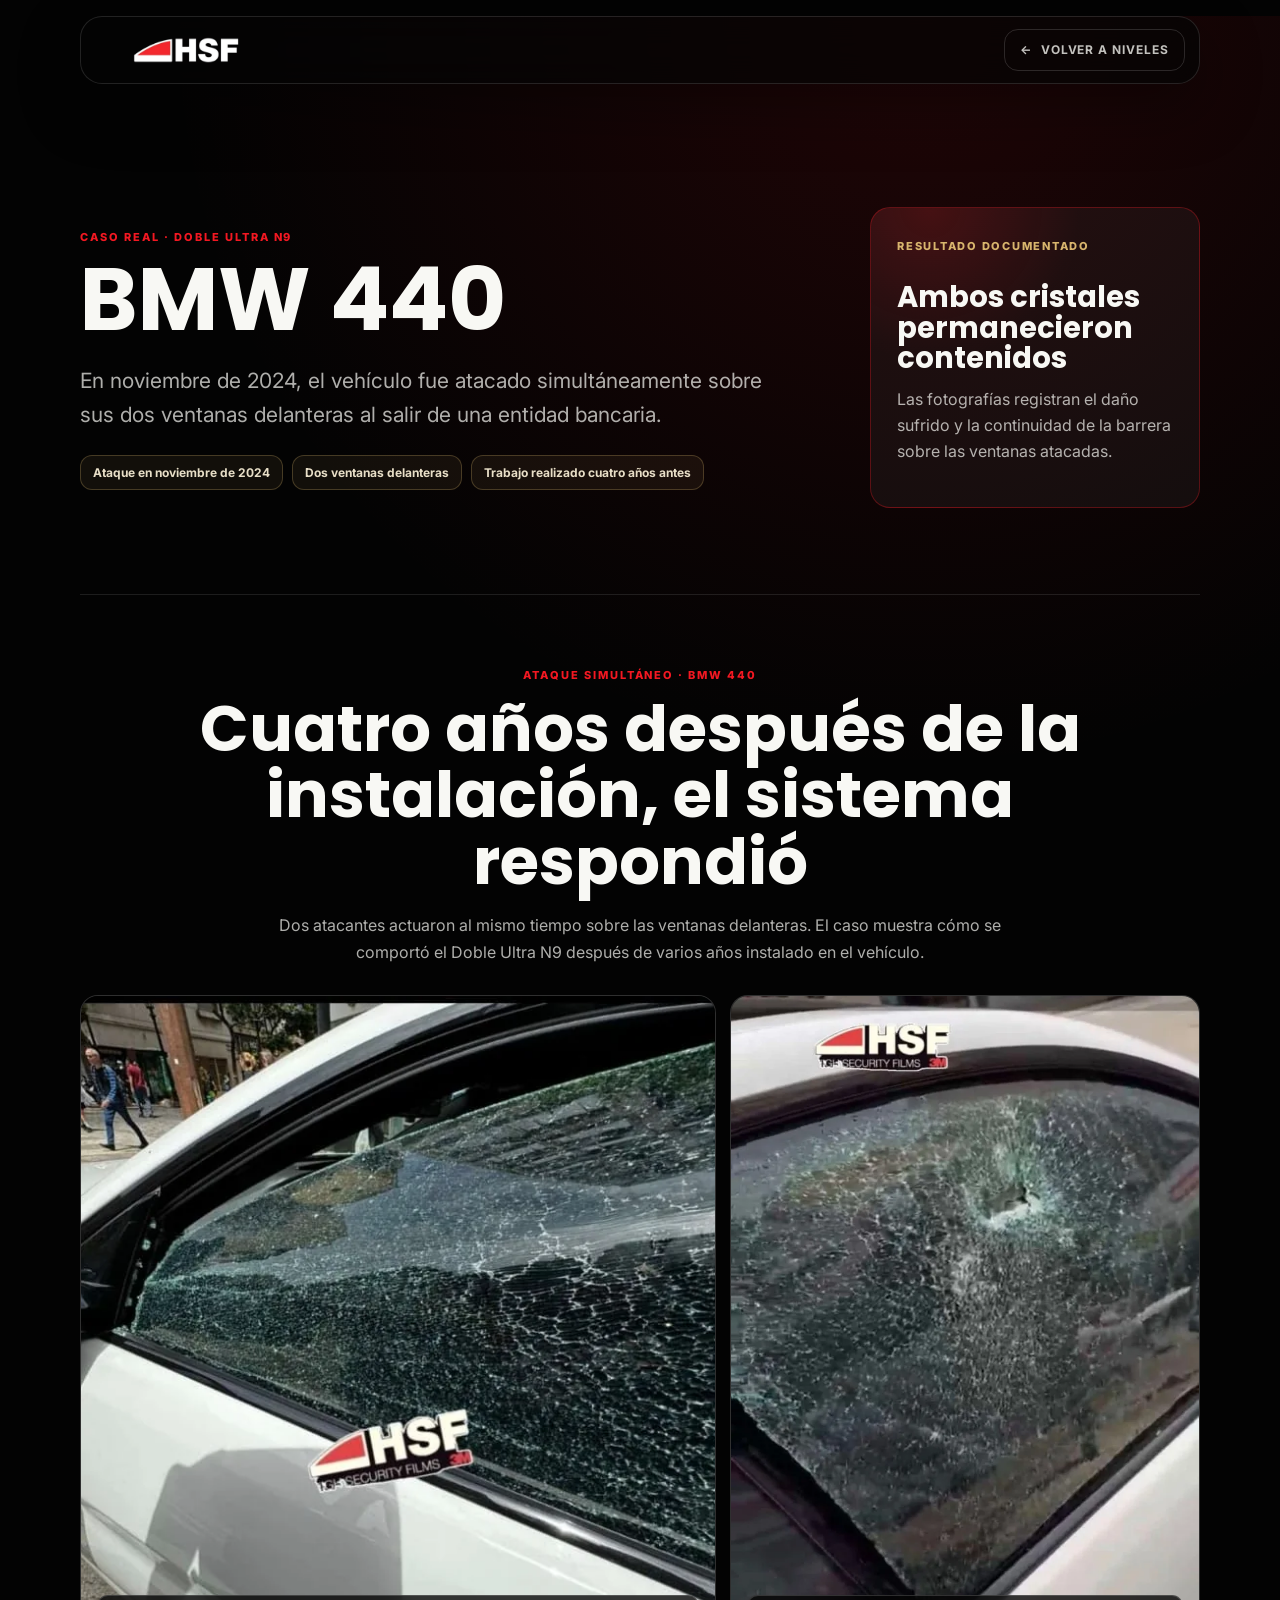
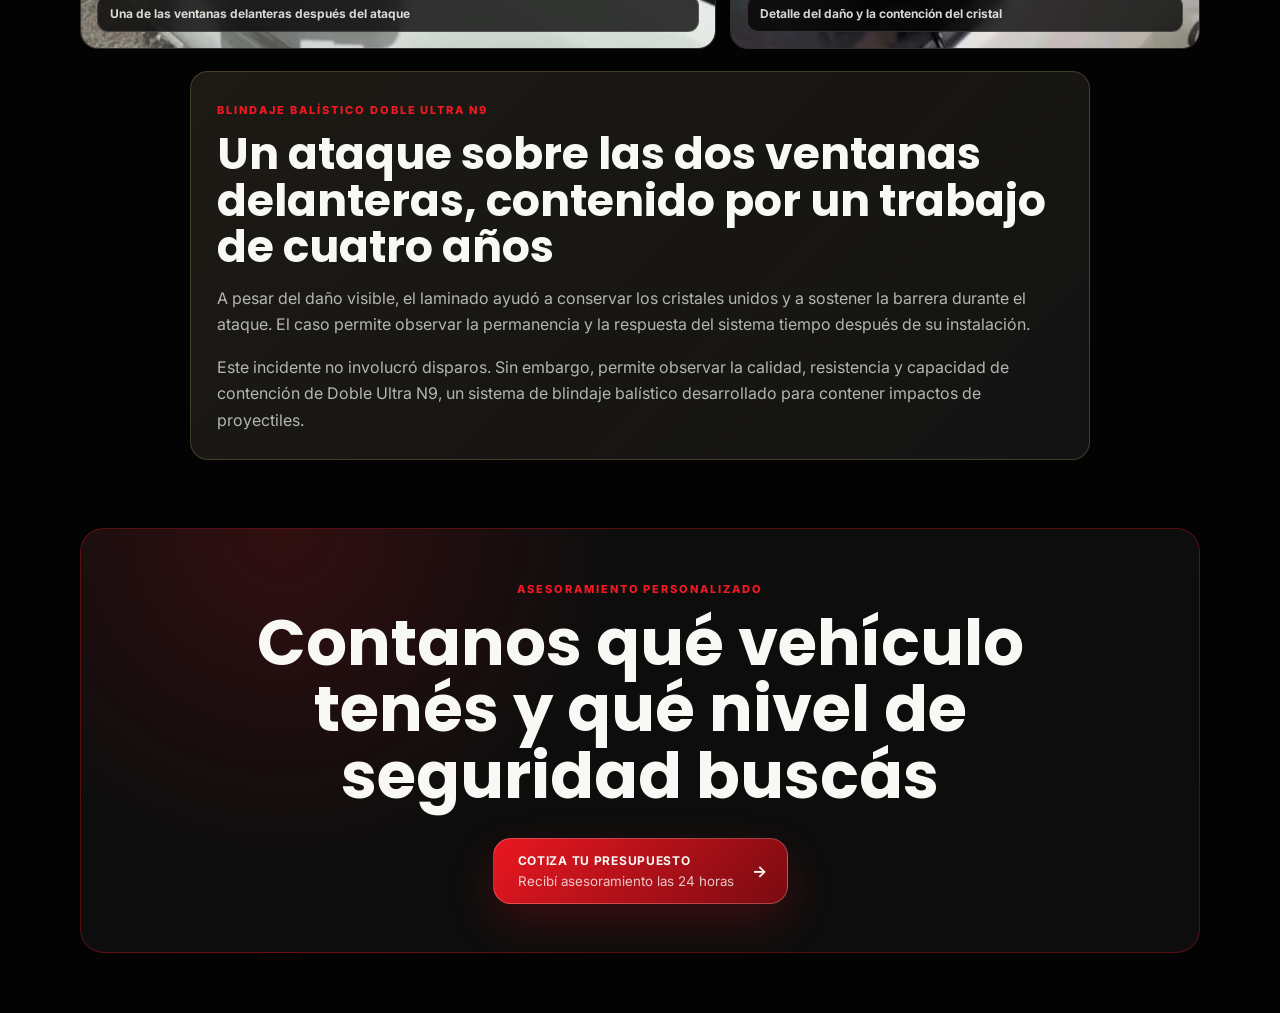
==== nivel-doble-ultra-n9.html @ 6754c6d3 "Actualiza landing y casos de resistencia" ====
<!doctype html>
<html lang="es">
  <head>
    <meta charset="UTF-8" />
    <meta name="viewport" content="width=device-width, initial-scale=1.0" />
    <title>Caso Doble Ultra N9 BMW 440 | High Security Films</title>
    <meta
      name="description"
      content="Caso real de un BMW 440 protegido con Doble Ultra N9 que recibió un ataque simultáneo sobre sus dos ventanas delanteras en noviembre de 2024."
    />
    <link rel="preconnect" href="https://fonts.googleapis.com" />
    <link rel="preconnect" href="https://fonts.gstatic.com" crossorigin />
    <link
      href="https://fonts.googleapis.com/css2?family=Inter:wght@300;400;500;600;700&family=Poppins:wght@600;700;800&display=swap"
      rel="stylesheet"
    />
    <link rel="icon" type="image/png" href="assets/logo-hsf-icon.png" />
    <link rel="stylesheet" href="nivel.css" />
    <!-- Meta Pixel Code -->
    <script>
      !function(f,b,e,v,n,t,s)
      {if(f.fbq)return;n=f.fbq=function(){n.callMethod?
      n.callMethod.apply(n,arguments):n.queue.push(arguments)};
      if(!f._fbq)f._fbq=n;n.push=n;n.loaded=!0;n.version='2.0';
      n.queue=[];t=b.createElement(e);t.async=!0;
      t.src=v;s=b.getElementsByTagName(e)[0];
      s.parentNode.insertBefore(t,s)}(window, document,'script',
      'https://connect.facebook.net/en_US/fbevents.js');
      fbq('init', '1426120272886872');
      fbq('track', 'PageView');
    </script>
    <!-- End Meta Pixel Code -->
  </head>
  <body>
    <noscript>
      <img
        height="1"
        width="1"
        style="display:none"
        src="https://www.facebook.com/tr?id=1426120272886872&ev=PageView&noscript=1"
        alt=""
      />
    </noscript>

    <header class="level-header">
      <a class="level-brand" href="index.html#servicios" aria-label="Volver a High Security Films">
        <img src="assets/logo-hsf.png" alt="High Security Films" />
      </a>
      <a class="back-link" href="index.html#servicios">
        <span aria-hidden="true">←</span>
        Volver a niveles
      </a>
    </header>

    <main>
      <section class="level-hero">
        <div class="level-hero-copy">
          <span class="eyebrow">Caso real · Doble Ultra N9</span>
          <h1>BMW 440</h1>
          <p>
            En noviembre de 2024, el vehículo fue atacado simultáneamente sobre sus dos ventanas
            delanteras al salir de una entidad bancaria.
          </p>
          <div class="level-tags" aria-label="Datos principales del caso">
            <span>Ataque en noviembre de 2024</span>
            <span>Dos ventanas delanteras</span>
            <span>Trabajo realizado cuatro años antes</span>
          </div>
        </div>
        <aside class="level-summary">
          <span>Resultado documentado</span>
          <strong>Ambos cristales permanecieron contenidos</strong>
          <p>Las fotografías registran el daño sufrido y la continuidad de la barrera sobre las ventanas atacadas.</p>
        </aside>
      </section>

      <section class="level-section case-section">
        <div class="section-title">
          <span>Ataque simultáneo · BMW 440</span>
          <h2>Cuatro años después de la instalación, el sistema respondió</h2>
          <p>
            Dos atacantes actuaron al mismo tiempo sobre las ventanas delanteras. El caso muestra
            cómo se comportó el Doble Ultra N9 después de varios años instalado en el vehículo.
          </p>
        </div>

        <div class="double-case-grid">
          <figure class="double-case-media double-case-wide">
            <img
              src="assets/levels/doble-ultra-n9/bmw-440-01.webp"
              alt="Ventana delantera del BMW 440 dañada y contenida por Doble Ultra N9"
            />
            <figcaption>Una de las ventanas delanteras después del ataque</figcaption>
          </figure>
          <figure class="double-case-media double-case-detail">
            <img
              src="assets/levels/doble-ultra-n9/bmw-440-02.webp"
              alt="Detalle del impacto sobre el cristal del BMW 440"
            />
            <figcaption>Detalle del daño y la contención del cristal</figcaption>
          </figure>
        </div>

        <article class="case-story">
          <span>Blindaje balístico Doble Ultra N9</span>
          <h3>Un ataque sobre las dos ventanas delanteras, contenido por un trabajo de cuatro años</h3>
          <p>
            A pesar del daño visible, el laminado ayudó a conservar los cristales unidos y a
            sostener la barrera durante el ataque. El caso permite observar la permanencia y la
            respuesta del sistema tiempo después de su instalación.
          </p>
          <p>
            Este incidente no involucró disparos. Sin embargo, permite observar la calidad,
            resistencia y capacidad de contención de Doble Ultra N9, un sistema de blindaje
            balístico desarrollado para contener impactos de proyectiles.
          </p>
        </article>
      </section>

      <section class="level-cta">
        <span>Asesoramiento personalizado</span>
        <h2>Contanos qué vehículo tenés y qué nivel de seguridad buscás</h2>
        <a
          href="https://wa.me/5491154255845?text=Hola%20Javier,%20quiero%20consultar%20por%20los%20cristales%20antivand%C3%A1licos%20polarizados%20premium,%20para%20mi%20veh%C3%ADculo"
          target="_blank"
          rel="noopener"
        >
          <span>
            <strong>Cotiza tu presupuesto</strong>
            <small>Recibí asesoramiento las 24 horas</small>
          </span>
          <b aria-hidden="true">→</b>
        </a>
      </section>
    </main>
  </body>
</html>
---- nivel.css ----
:root {
  --black: #030303;
  --white: #f8f8f4;
  --muted: rgba(248, 248, 244, 0.7);
  --line: rgba(255, 255, 255, 0.14);
  --panel: rgba(255, 255, 255, 0.045);
  --red: #f31822;
  --red-deep: #990f16;
  --gold: #d8b56d;
  --display: "Poppins", Arial, sans-serif;
  --sans: "Inter", Arial, sans-serif;
}

* {
  box-sizing: border-box;
}

html {
  min-height: 100%;
  background: var(--black);
}

body {
  min-height: 100%;
  margin: 0;
  overflow-x: hidden;
  background:
    radial-gradient(circle at 72% 0%, rgba(243, 24, 34, 0.12), transparent 28%),
    var(--black);
  color: var(--white);
  font-family: var(--sans);
}

a {
  color: inherit;
  text-decoration: none;
}

.level-header {
  position: sticky;
  top: 16px;
  z-index: 10;
  width: min(1120px, calc(100% - 32px));
  min-height: 66px;
  margin: 16px auto 0;
  padding: 10px 14px 10px 18px;
  display: flex;
  align-items: center;
  justify-content: space-between;
  gap: 20px;
  border: 1px solid rgba(255, 255, 255, 0.12);
  border-radius: 22px;
  background: rgba(5, 5, 5, 0.72);
  box-shadow: 0 22px 60px rgba(0, 0, 0, 0.34);
  backdrop-filter: blur(18px);
}

.level-brand img {
  width: clamp(120px, 14vw, 174px);
  display: block;
}

.back-link {
  min-height: 42px;
  padding: 0 15px;
  display: inline-flex;
  align-items: center;
  gap: 9px;
  border: 1px solid rgba(255, 255, 255, 0.14);
  border-radius: 14px;
  color: rgba(248, 248, 244, 0.78);
  font-size: 12px;
  font-weight: 700;
  letter-spacing: 0.08em;
  text-transform: uppercase;
}

main {
  width: min(1120px, calc(100% - 40px));
  margin: 0 auto;
}

.level-hero {
  min-height: 510px;
  padding: 104px 0 66px;
  display: grid;
  grid-template-columns: minmax(0, 1fr) 330px;
  gap: 58px;
  align-items: center;
}

.eyebrow,
.section-title > span,
.level-cta > span,
.case-story > span {
  display: inline-block;
  margin-bottom: 14px;
  color: var(--red);
  font-size: 11px;
  font-weight: 800;
  letter-spacing: 0.18em;
  text-transform: uppercase;
}

h1,
h2,
h3,
p {
  margin-top: 0;
}

h1,
h2,
h3 {
  font-family: var(--display);
  letter-spacing: 0;
}

h1 {
  max-width: 760px;
  margin-bottom: 22px;
  font-size: clamp(48px, 7vw, 88px);
  line-height: 0.96;
}

.level-hero-copy > p {
  max-width: 720px;
  margin-bottom: 24px;
  color: var(--muted);
  font-size: clamp(17px, 1.7vw, 21px);
  line-height: 1.6;
}

.level-tags {
  display: flex;
  flex-wrap: wrap;
  gap: 9px;
}

.level-tags span {
  padding: 9px 12px;
  border: 1px solid rgba(216, 181, 109, 0.26);
  border-radius: 12px;
  background: rgba(216, 181, 109, 0.07);
  color: rgba(255, 245, 220, 0.9);
  font-size: 12px;
  font-weight: 700;
}

.level-summary {
  padding: 26px;
  border: 1px solid rgba(243, 24, 34, 0.3);
  border-radius: 20px;
  background:
    radial-gradient(circle at 18% 0%, rgba(243, 24, 34, 0.17), transparent 38%),
    rgba(255, 255, 255, 0.045);
}

.level-summary span {
  color: var(--gold);
  font-size: 11px;
  font-weight: 800;
  letter-spacing: 0.16em;
  text-transform: uppercase;
}

.level-summary strong {
  margin: 28px 0 12px;
  display: block;
  font-family: var(--display);
  font-size: 29px;
  line-height: 1.05;
}

.level-summary p,
.section-title p,
.case-story p {
  color: var(--muted);
  line-height: 1.65;
}

.level-section {
  padding: 68px 0;
  border-top: 1px solid rgba(255, 255, 255, 0.1);
}

.section-title {
  max-width: 900px;
  margin: 0 auto 30px;
  text-align: center;
}

.section-title h2,
.level-cta h2 {
  margin-bottom: 0;
  font-size: clamp(38px, 5vw, 64px);
  line-height: 1.04;
}

.section-title p {
  max-width: 760px;
  margin: 17px auto 0;
}

.spec-grid {
  display: grid;
  grid-template-columns: repeat(3, minmax(0, 1fr));
  gap: 14px;
}

.spec-card {
  min-height: 180px;
  padding: 22px;
  border: 1px solid var(--line);
  border-radius: 18px;
  background: var(--panel);
}

.spec-card span {
  color: var(--gold);
  font-size: 11px;
  font-weight: 800;
  letter-spacing: 0.15em;
  text-transform: uppercase;
}

.spec-card h3 {
  margin: 42px 0 10px;
  font-size: 26px;
  line-height: 1.05;
}

.spec-card p {
  margin-bottom: 0;
  color: var(--muted);
  line-height: 1.5;
}

.case-layout {
  display: grid;
  grid-template-columns: 1.25fr 0.75fr;
  gap: 14px;
}

.case-main,
.case-support a {
  position: relative;
  overflow: hidden;
  display: block;
  border: 1px solid var(--line);
  border-radius: 18px;
  background: #101010;
}

.case-main img,
.case-support img {
  width: 100%;
  height: 100%;
  display: block;
  object-fit: cover;
}

.case-main {
  min-height: 560px;
}

.case-main img {
  object-position: center 44%;
}

.case-main span {
  position: absolute;
  left: 18px;
  bottom: 18px;
  padding: 9px 12px;
  border: 1px solid rgba(255, 255, 255, 0.18);
  border-radius: 11px;
  background: rgba(3, 3, 3, 0.72);
  font-size: 12px;
  font-weight: 700;
  backdrop-filter: blur(10px);
}

.case-support {
  display: grid;
  gap: 14px;
}

.case-support a {
  min-height: 273px;
}

.case-support img {
  object-position: top center;
}

.case-story {
  max-width: 900px;
  margin: 22px auto 0;
  padding: 26px;
  border: 1px solid rgba(216, 181, 109, 0.24);
  border-radius: 18px;
  background:
    linear-gradient(135deg, rgba(216, 181, 109, 0.08), rgba(255, 255, 255, 0.025)),
    var(--panel);
}

.case-story h3 {
  margin-bottom: 15px;
  font-size: clamp(28px, 3.5vw, 44px);
  line-height: 1.05;
}

.case-story p:last-child {
  margin-bottom: 0;
}

.n9-media-grid {
  display: grid;
  grid-template-columns: minmax(0, 0.78fr) minmax(0, 1.22fr);
  gap: 14px;
  align-items: stretch;
}

.n9-media {
  position: relative;
  min-width: 0;
  min-height: 560px;
  margin: 0;
  overflow: hidden;
  border: 1px solid var(--line);
  border-radius: 18px;
  background: #0d0d0d;
}

.n9-media img,
.n9-media video {
  width: 100%;
  height: 100%;
  display: block;
  object-fit: cover;
}

.n9-photo img {
  object-position: center;
}

.n9-video video {
  object-position: center;
}

.n9-media figcaption {
  position: absolute;
  right: 16px;
  bottom: 16px;
  left: 16px;
  padding: 10px 12px;
  border: 1px solid rgba(255, 255, 255, 0.16);
  border-radius: 11px;
  background: rgba(3, 3, 3, 0.78);
  color: rgba(248, 248, 244, 0.86);
  font-size: 12px;
  font-weight: 700;
  backdrop-filter: blur(10px);
}

.video-case-grid {
  display: grid;
  grid-template-columns: repeat(2, minmax(0, 1fr));
  gap: 14px;
}

.video-case {
  position: relative;
  aspect-ratio: 16 / 10;
  min-width: 0;
  margin: 0;
  overflow: hidden;
  border: 1px solid var(--line);
  border-radius: 18px;
  background: #0d0d0d;
}

.video-case video,
.video-case iframe {
  width: 100%;
  height: 100%;
  display: block;
  border: 0;
  object-fit: contain;
  background: #000;
}

.video-case figcaption {
  position: absolute;
  right: 16px;
  bottom: 16px;
  left: 16px;
  padding: 10px 12px;
  border: 1px solid rgba(255, 255, 255, 0.16);
  border-radius: 11px;
  background: rgba(3, 3, 3, 0.78);
  color: rgba(248, 248, 244, 0.86);
  font-size: 12px;
  font-weight: 700;
  pointer-events: none;
  backdrop-filter: blur(10px);
}

.double-case-grid {
  display: grid;
  grid-template-columns: minmax(0, 1.15fr) minmax(300px, 0.85fr);
  gap: 14px;
}

.double-case-media {
  position: relative;
  min-width: 0;
  min-height: 540px;
  margin: 0;
  overflow: hidden;
  border: 1px solid var(--line);
  border-radius: 18px;
  background: #0d0d0d;
}

.double-case-media img {
  width: 100%;
  height: 100%;
  display: block;
  object-fit: cover;
}

.double-case-wide img {
  object-position: center;
}

.double-case-detail img {
  object-position: center 42%;
}

.double-case-media figcaption {
  position: absolute;
  right: 16px;
  bottom: 16px;
  left: 16px;
  padding: 10px 12px;
  border: 1px solid rgba(255, 255, 255, 0.16);
  border-radius: 11px;
  background: rgba(3, 3, 3, 0.78);
  color: rgba(248, 248, 244, 0.86);
  font-size: 12px;
  font-weight: 700;
  backdrop-filter: blur(10px);
}

.optional-video-grid {
  display: grid;
  grid-template-columns: repeat(2, minmax(0, 1fr));
  gap: 14px;
}

.optional-demo {
  min-width: 0;
  overflow: hidden;
  border: 1px solid var(--line);
  border-radius: 18px;
  background:
    linear-gradient(145deg, rgba(255, 255, 255, 0.055), rgba(255, 255, 255, 0.02)),
    #090909;
}

.optional-video {
  aspect-ratio: 16 / 10;
  overflow: hidden;
  border-bottom: 1px solid var(--line);
  background: #000;
}

.optional-video video {
  width: 100%;
  height: 100%;
  display: block;
  object-fit: contain;
  background: #000;
}

.optional-copy {
  padding: 24px;
}

.optional-copy > span {
  color: var(--red);
  font-size: 11px;
  font-weight: 800;
  letter-spacing: 0.16em;
  text-transform: uppercase;
}

.optional-copy h3 {
  margin: 14px 0 12px;
  font-size: clamp(25px, 3vw, 35px);
  line-height: 1.08;
}

.optional-copy p {
  margin-bottom: 0;
  color: var(--muted);
  line-height: 1.6;
}

.level-cta {
  margin-bottom: 60px;
  padding: 48px;
  border: 1px solid rgba(243, 24, 34, 0.32);
  border-radius: 24px;
  background:
    radial-gradient(circle at 18% 0%, rgba(243, 24, 34, 0.16), transparent 34%),
    rgba(255, 255, 255, 0.045);
  text-align: center;
}

.level-cta h2 {
  max-width: 860px;
  margin: 0 auto 28px;
}

.level-cta a {
  min-height: 66px;
  padding: 10px 20px 10px 24px;
  display: inline-flex;
  align-items: center;
  justify-content: center;
  gap: 18px;
  border: 1px solid rgba(255, 255, 255, 0.22);
  border-radius: 18px;
  background: linear-gradient(135deg, rgba(243, 24, 34, 0.96), rgba(130, 12, 18, 0.94));
  box-shadow: 0 18px 45px rgba(243, 24, 34, 0.2);
  text-align: left;
}

.level-cta a span {
  display: grid;
  gap: 5px;
}

.level-cta a strong {
  font-size: 12px;
  letter-spacing: 0.06em;
  text-transform: uppercase;
}

.level-cta a small {
  color: rgba(255, 255, 255, 0.76);
}

.level-cta a b {
  font-size: 16px;
}

@media (max-width: 820px) {
  .level-hero {
    min-height: auto;
    grid-template-columns: 1fr;
    gap: 28px;
  }

  .level-summary {
    max-width: 560px;
  }

  .spec-grid,
  .case-layout,
  .n9-media-grid,
  .video-case-grid,
  .double-case-grid,
  .optional-video-grid {
    grid-template-columns: 1fr;
  }

  .case-main {
    min-height: 440px;
  }

  .n9-media {
    min-height: 520px;
  }

  .double-case-media {
    min-height: 480px;
  }

  .case-support {
    grid-template-columns: repeat(2, minmax(0, 1fr));
  }
}

@media (max-width: 600px) {
  .level-header {
    top: 10px;
    width: calc(100% - 20px);
    min-height: 58px;
    margin-top: 10px;
    padding: 8px 10px 8px 14px;
    border-radius: 18px;
  }

  .level-brand img {
    width: 112px;
  }

  .back-link {
    min-height: 40px;
    padding: 0 11px;
    font-size: 10px;
  }

  main {
    width: calc(100% - 28px);
  }

  .level-hero {
    padding: 72px 0 48px;
  }

  h1 {
    font-size: clamp(44px, 14vw, 66px);
  }

  .level-section {
    padding: 50px 0;
  }

  .section-title h2,
  .level-cta h2 {
    font-size: clamp(34px, 10vw, 48px);
  }

  .spec-card {
    min-height: auto;
  }

  .spec-card h3 {
    margin-top: 28px;
  }

  .case-main {
    min-height: 320px;
  }

  .n9-media {
    min-height: 420px;
  }

  .video-case {
    aspect-ratio: 9 / 12;
  }

  .double-case-media {
    min-height: 390px;
  }

  .double-case-detail {
    min-height: 500px;
  }

  .optional-video {
    aspect-ratio: 9 / 12;
  }

  .optional-copy {
    padding: 20px;
  }

  .case-support {
    grid-template-columns: 1fr;
  }

  .case-support a {
    min-height: 430px;
  }

  .case-story {
    padding: 20px;
  }

  .level-cta {
    margin-bottom: 28px;
    padding: 30px 20px;
  }

  .level-cta a {
    width: 100%;
  }
}
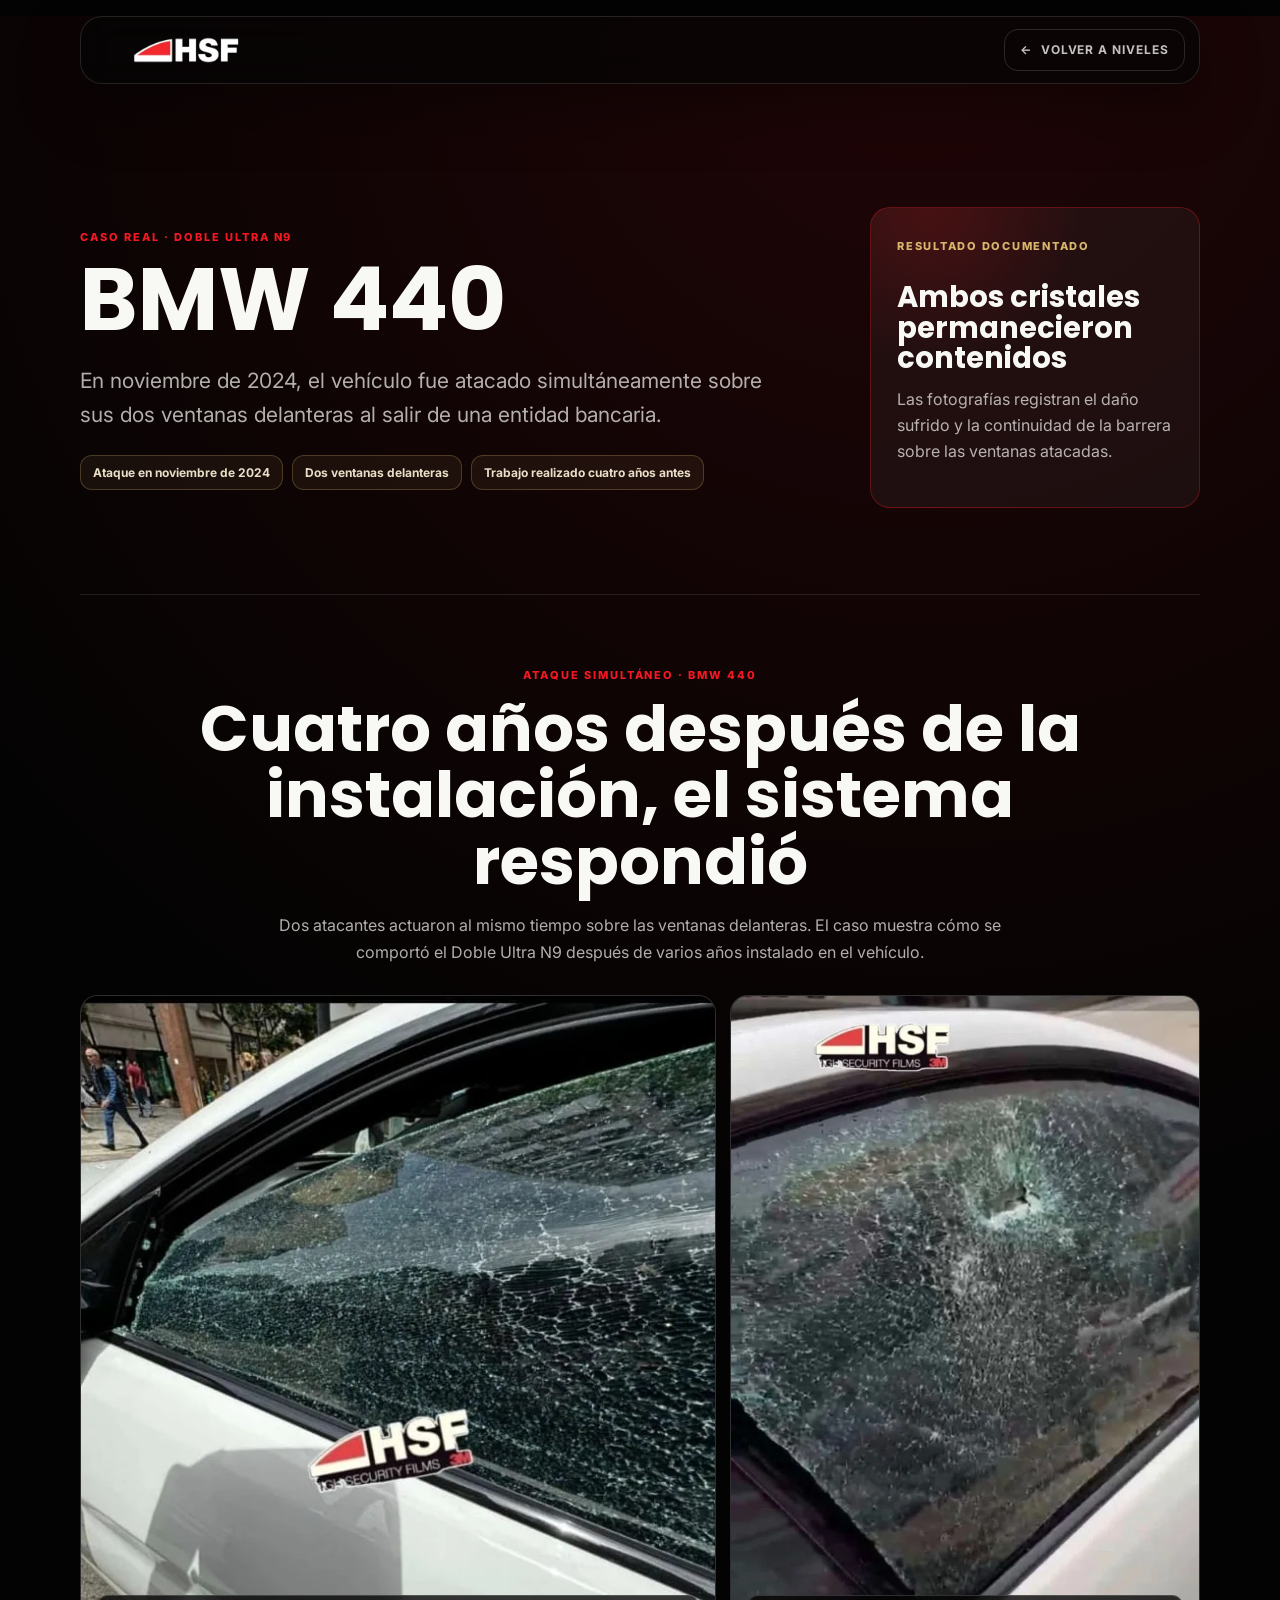
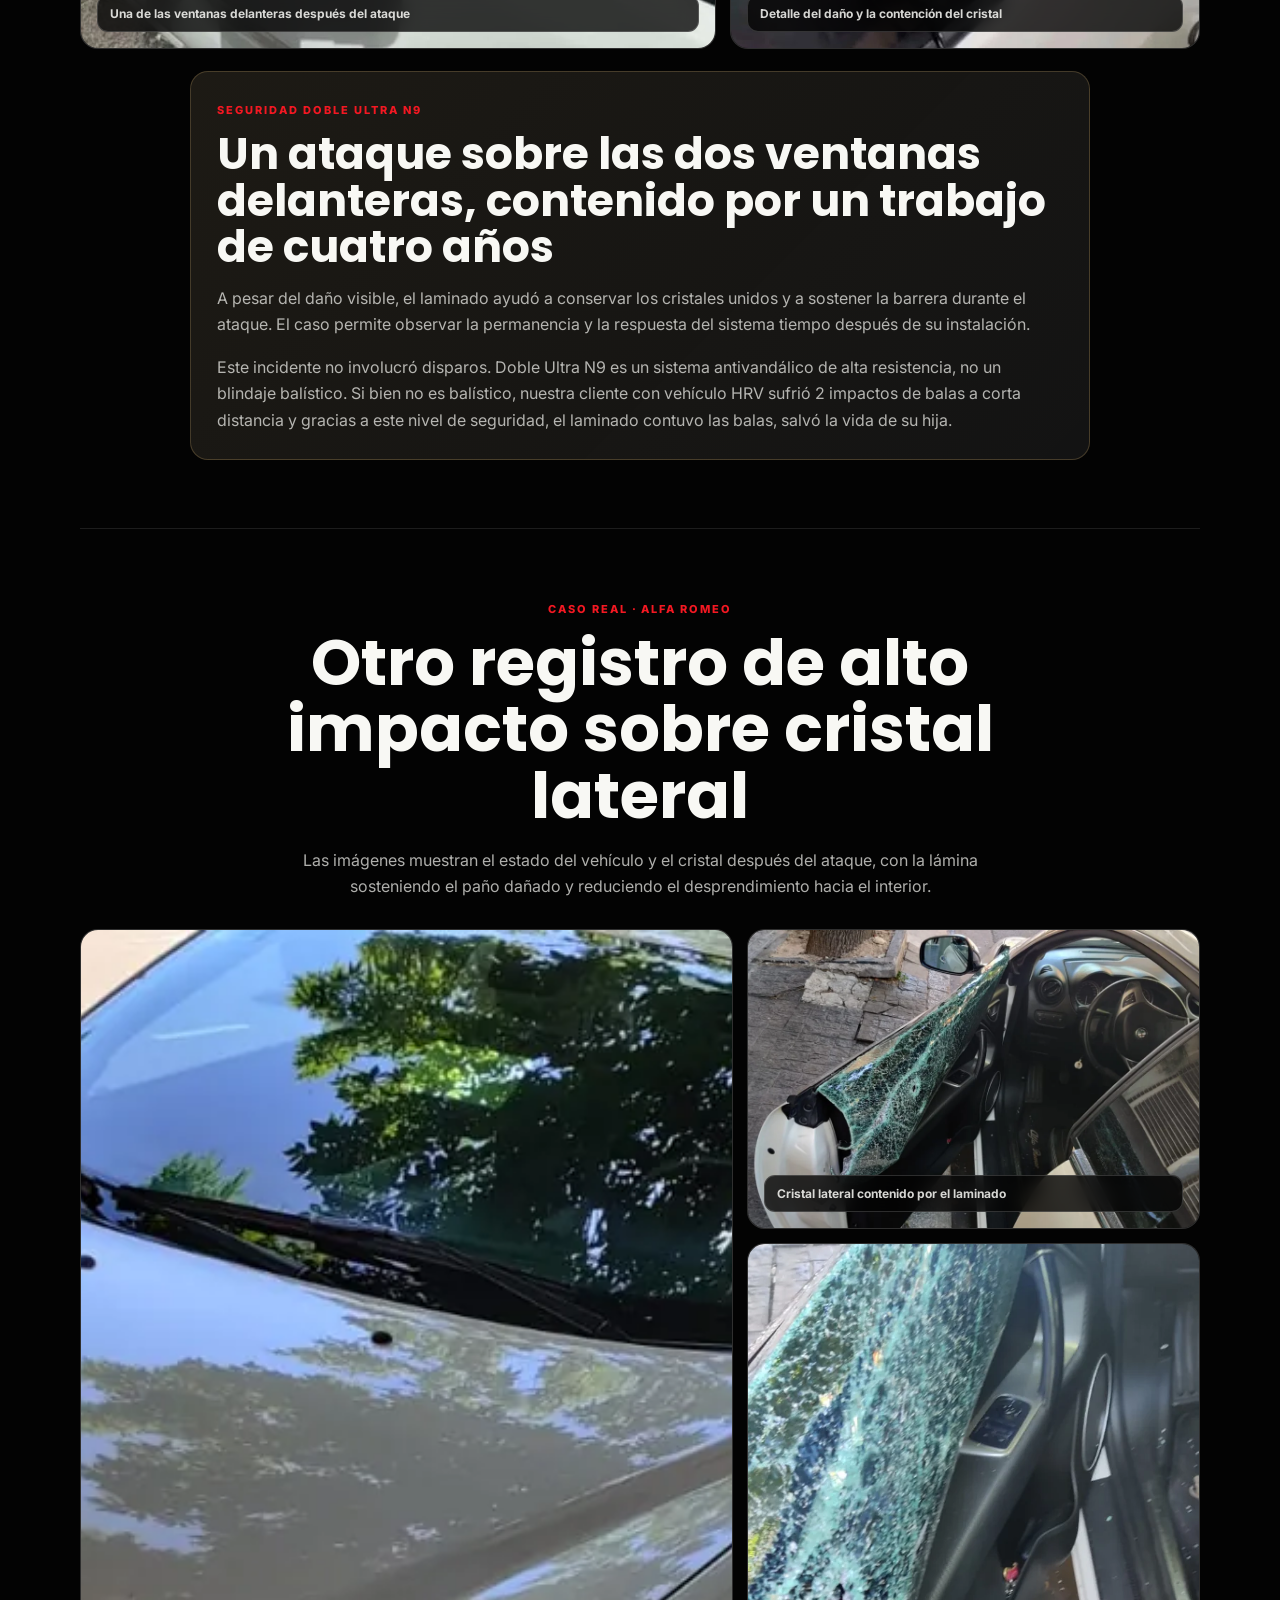
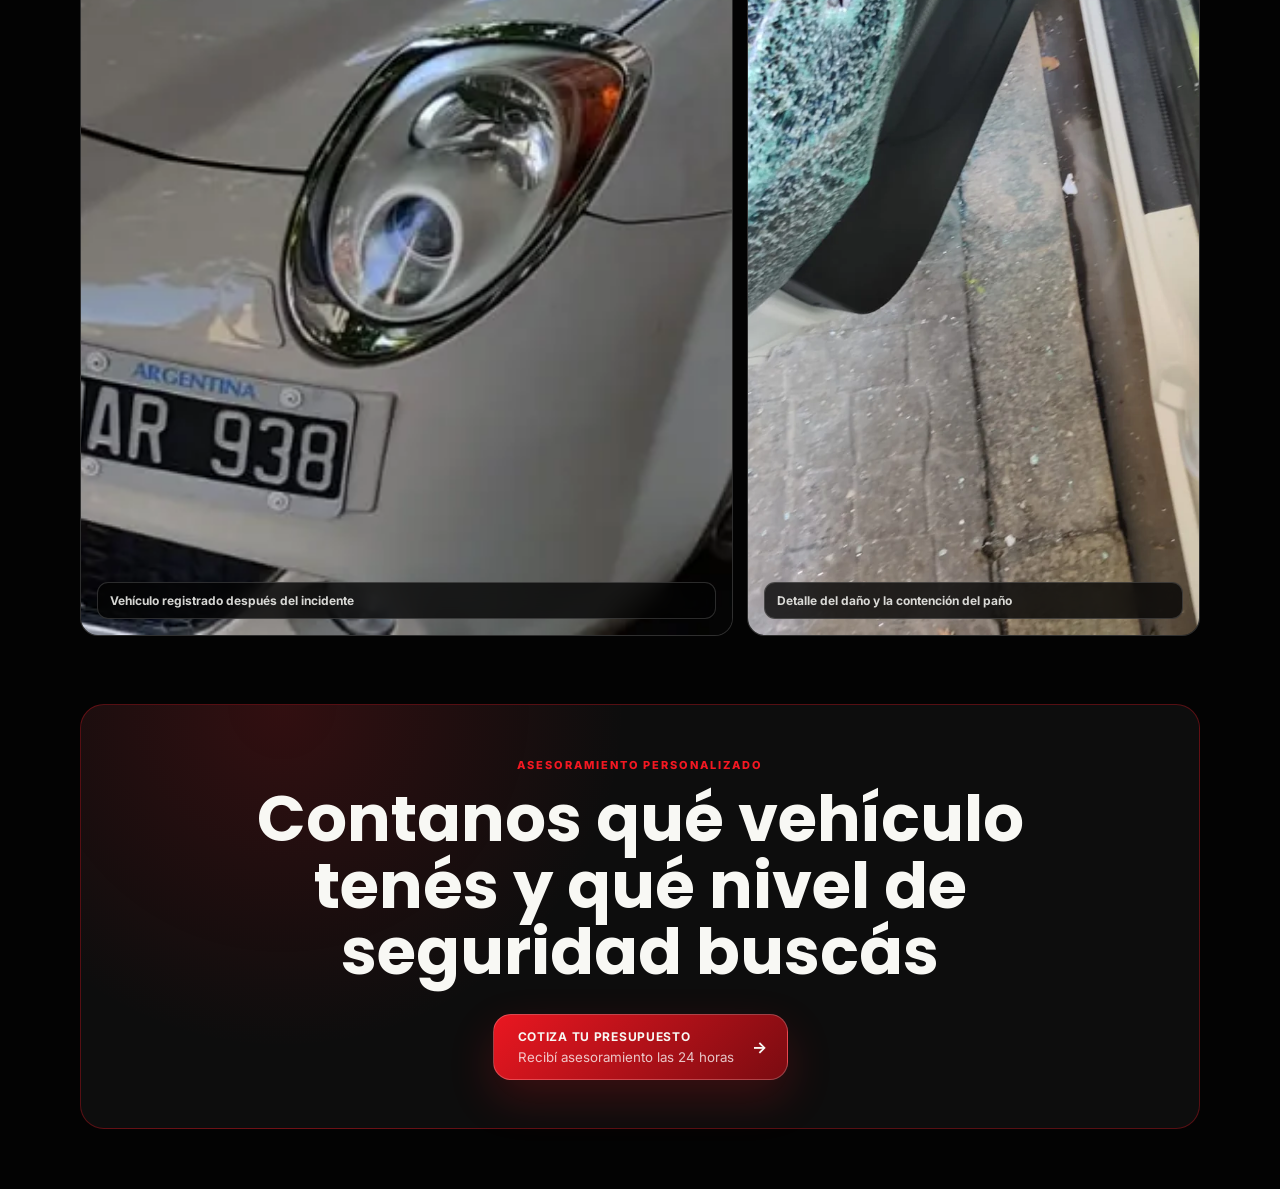
==== commit b9afbe9b: "Actualiza casos Ultra N9 y Doble Ultra N9" ====
--- a/nivel-doble-ultra-n9.html
+++ b/nivel-doble-ultra-n9.html
@@ -43,10 +43,10 @@
     </noscript>
 
     <header class="level-header">
-      <a class="level-brand" href="index.html#servicios" aria-label="Volver a High Security Films">
+      <a class="level-brand" href="index.html#niveles-resistencia" aria-label="Volver a High Security Films">
         <img src="assets/logo-hsf.png" alt="High Security Films" />
       </a>
-      <a class="back-link" href="index.html#servicios">
+      <a class="back-link" href="index.html#niveles-resistencia">
         <span aria-hidden="true">←</span>
         Volver a niveles
       </a>
@@ -102,7 +102,7 @@
         </div>
 
         <article class="case-story">
-          <span>Blindaje balístico Doble Ultra N9</span>
+          <span>Seguridad Doble Ultra N9</span>
           <h3>Un ataque sobre las dos ventanas delanteras, contenido por un trabajo de cuatro años</h3>
           <p>
             A pesar del daño visible, el laminado ayudó a conservar los cristales unidos y a
@@ -110,11 +110,47 @@
             respuesta del sistema tiempo después de su instalación.
           </p>
           <p>
-            Este incidente no involucró disparos. Sin embargo, permite observar la calidad,
-            resistencia y capacidad de contención de Doble Ultra N9, un sistema de blindaje
-            balístico desarrollado para contener impactos de proyectiles.
+            Este incidente no involucró disparos. Doble Ultra N9 es un sistema antivandálico
+            de alta resistencia, no un blindaje balístico. Si bien no es balístico, nuestra
+            cliente con vehículo HRV sufrió 2 impactos de balas a corta distancia y gracias a
+            este nivel de seguridad, el laminado contuvo las balas, salvó la vida de su hija.
           </p>
         </article>
+      </section>
+
+      <section class="level-section case-section">
+        <div class="section-title">
+          <span>Caso real · Alfa Romeo</span>
+          <h2>Otro registro de alto impacto sobre cristal lateral</h2>
+          <p>
+            Las imágenes muestran el estado del vehículo y el cristal después del ataque, con
+            la lámina sosteniendo el paño dañado y reduciendo el desprendimiento hacia el interior.
+          </p>
+        </div>
+
+        <div class="alfa-case-grid">
+          <figure class="alfa-case-media alfa-case-main">
+            <img
+              src="assets/levels/doble-ultra-n9/alfa-romeo/alfa-romeo-01.webp"
+              alt="Alfa Romeo con cristal lateral protegido por laminado de seguridad"
+            />
+            <figcaption>Vehículo registrado después del incidente</figcaption>
+          </figure>
+          <figure class="alfa-case-media">
+            <img
+              src="assets/levels/doble-ultra-n9/alfa-romeo/alfa-romeo-02.webp"
+              alt="Cristal lateral del Alfa Romeo contenido por la lámina después del ataque"
+            />
+            <figcaption>Cristal lateral contenido por el laminado</figcaption>
+          </figure>
+          <figure class="alfa-case-media">
+            <img
+              src="assets/levels/doble-ultra-n9/alfa-romeo/alfa-romeo-03.webp"
+              alt="Detalle del cristal dañado del Alfa Romeo sostenido por la lámina"
+            />
+            <figcaption>Detalle del daño y la contención del paño</figcaption>
+          </figure>
+        </div>
       </section>
 
       <section class="level-cta">
--- a/nivel.css
+++ b/nivel.css
@@ -454,6 +454,58 @@
   backdrop-filter: blur(10px);
 }
 
+.alfa-case-grid {
+  display: grid;
+  grid-template-columns: 1.18fr 0.82fr;
+  gap: 14px;
+}
+
+.alfa-case-media {
+  position: relative;
+  min-width: 0;
+  min-height: 300px;
+  margin: 0;
+  overflow: hidden;
+  border: 1px solid var(--line);
+  border-radius: 18px;
+  background: #0d0d0d;
+}
+
+.alfa-case-main {
+  grid-row: span 2;
+  min-height: 620px;
+}
+
+.alfa-case-media img {
+  width: 100%;
+  height: 100%;
+  display: block;
+  object-fit: cover;
+}
+
+.alfa-case-main img {
+  object-position: center;
+}
+
+.alfa-case-media:not(.alfa-case-main) img {
+  object-position: center 44%;
+}
+
+.alfa-case-media figcaption {
+  position: absolute;
+  right: 16px;
+  bottom: 16px;
+  left: 16px;
+  padding: 10px 12px;
+  border: 1px solid rgba(255, 255, 255, 0.16);
+  border-radius: 11px;
+  background: rgba(3, 3, 3, 0.78);
+  color: rgba(248, 248, 244, 0.86);
+  font-size: 12px;
+  font-weight: 700;
+  backdrop-filter: blur(10px);
+}
+
 .optional-video-grid {
   display: grid;
   grid-template-columns: repeat(2, minmax(0, 1fr));
@@ -574,6 +626,7 @@
   .n9-media-grid,
   .video-case-grid,
   .double-case-grid,
+  .alfa-case-grid,
   .optional-video-grid {
     grid-template-columns: 1fr;
   }
@@ -664,6 +717,11 @@
     min-height: 500px;
   }
 
+  .alfa-case-main,
+  .alfa-case-media {
+    min-height: 390px;
+  }
+
   .optional-video {
     aspect-ratio: 9 / 12;
   }
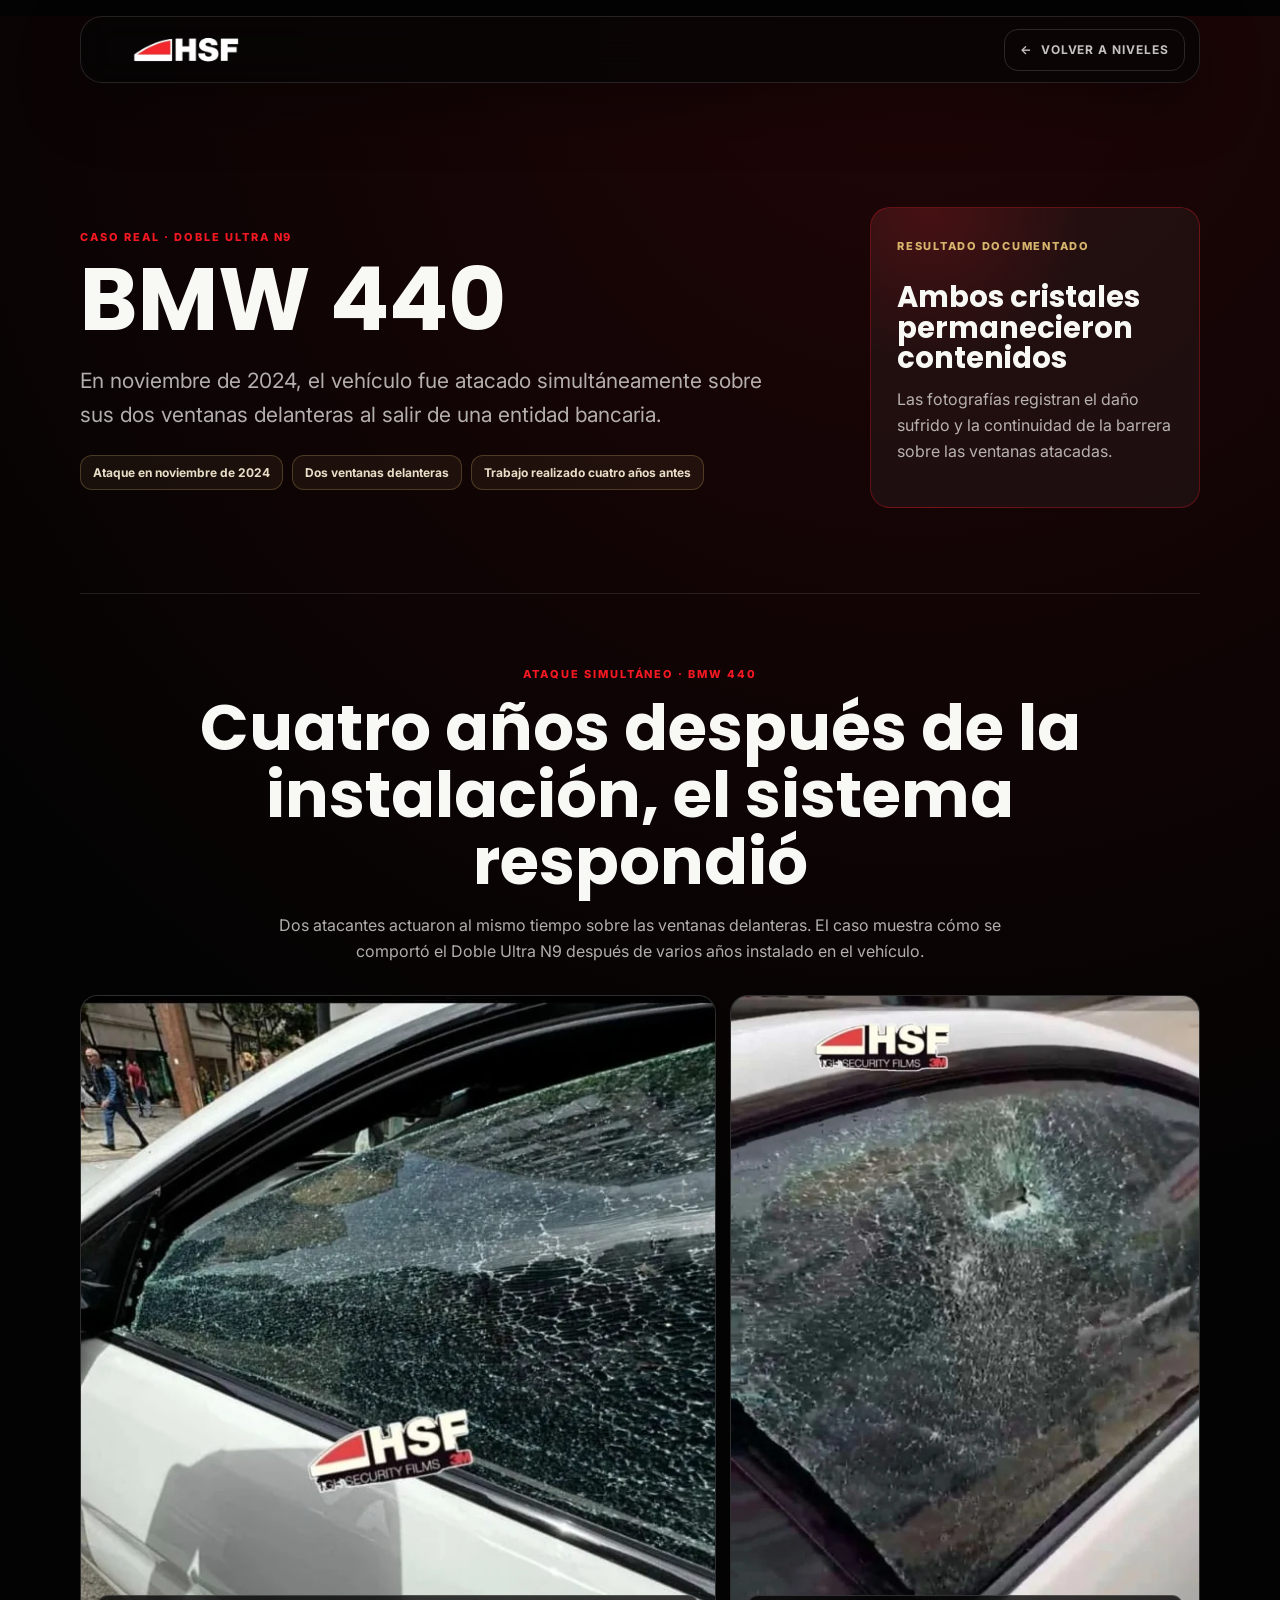
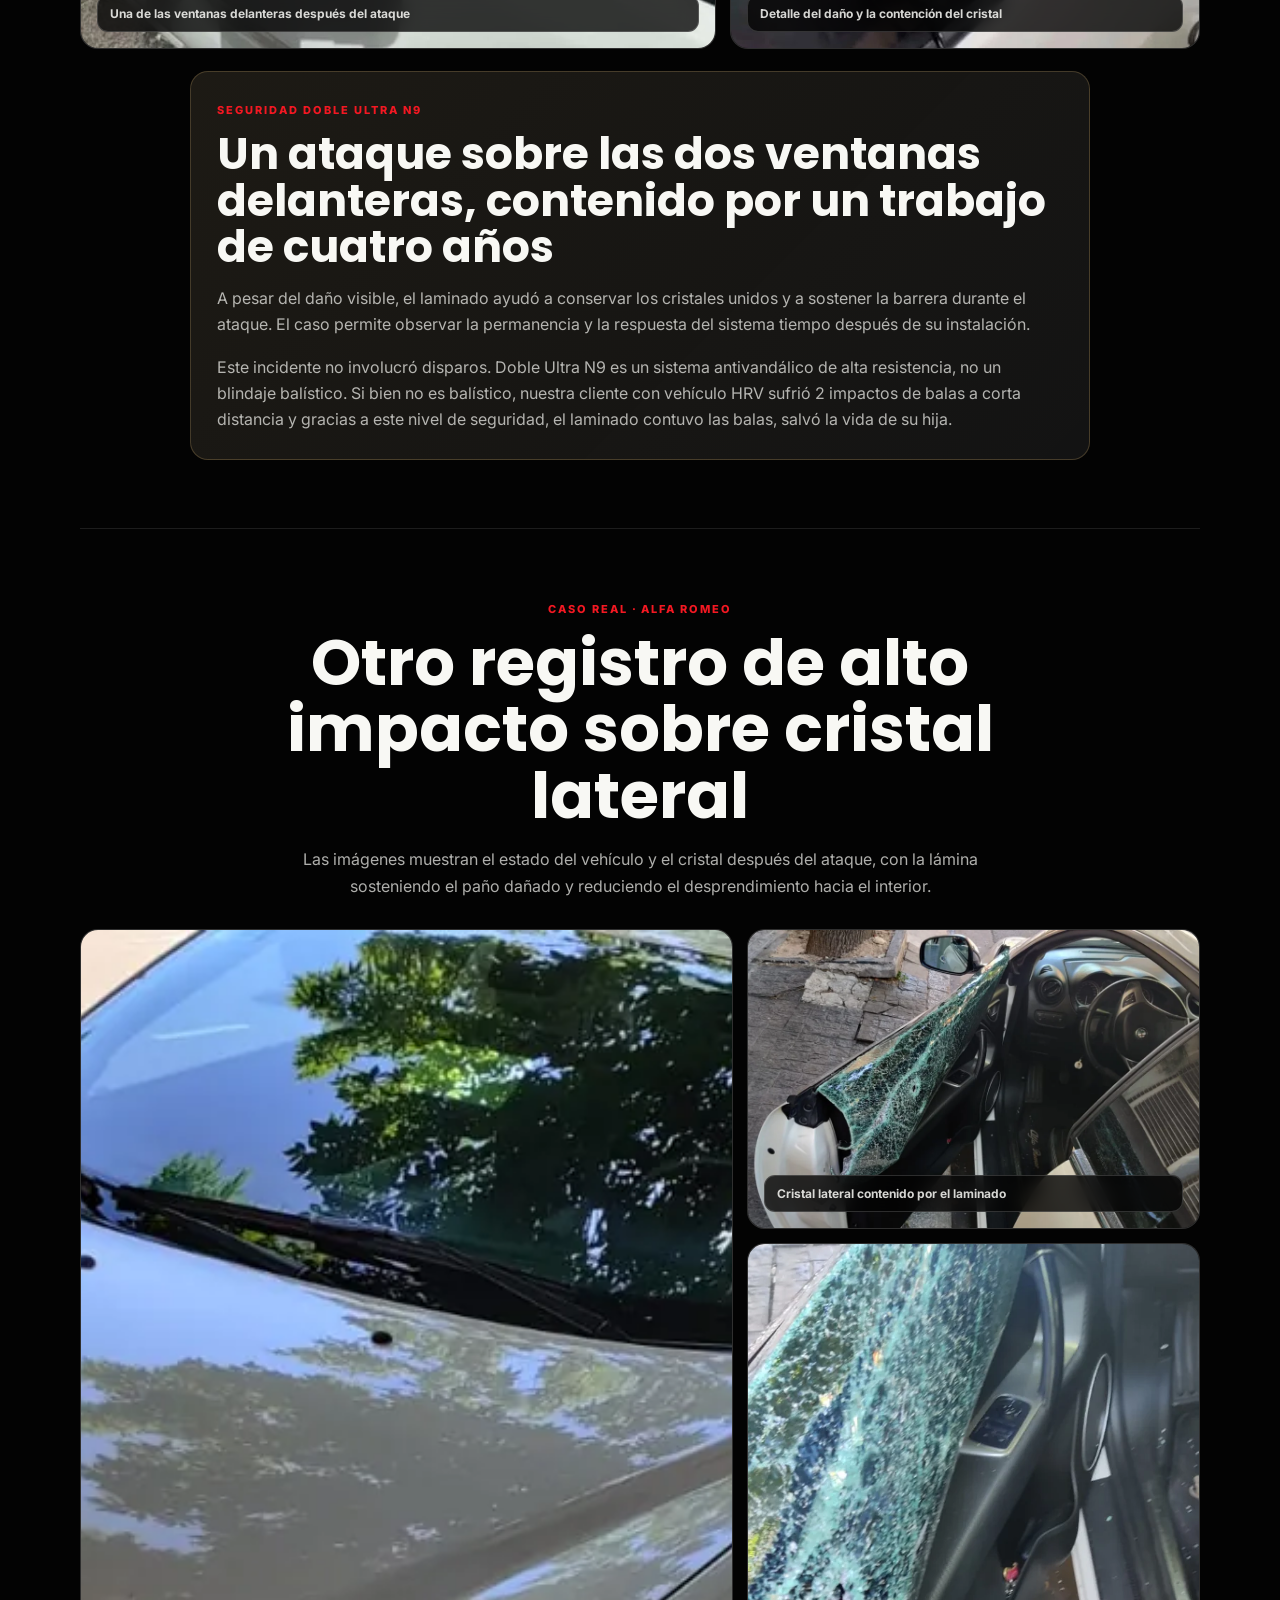
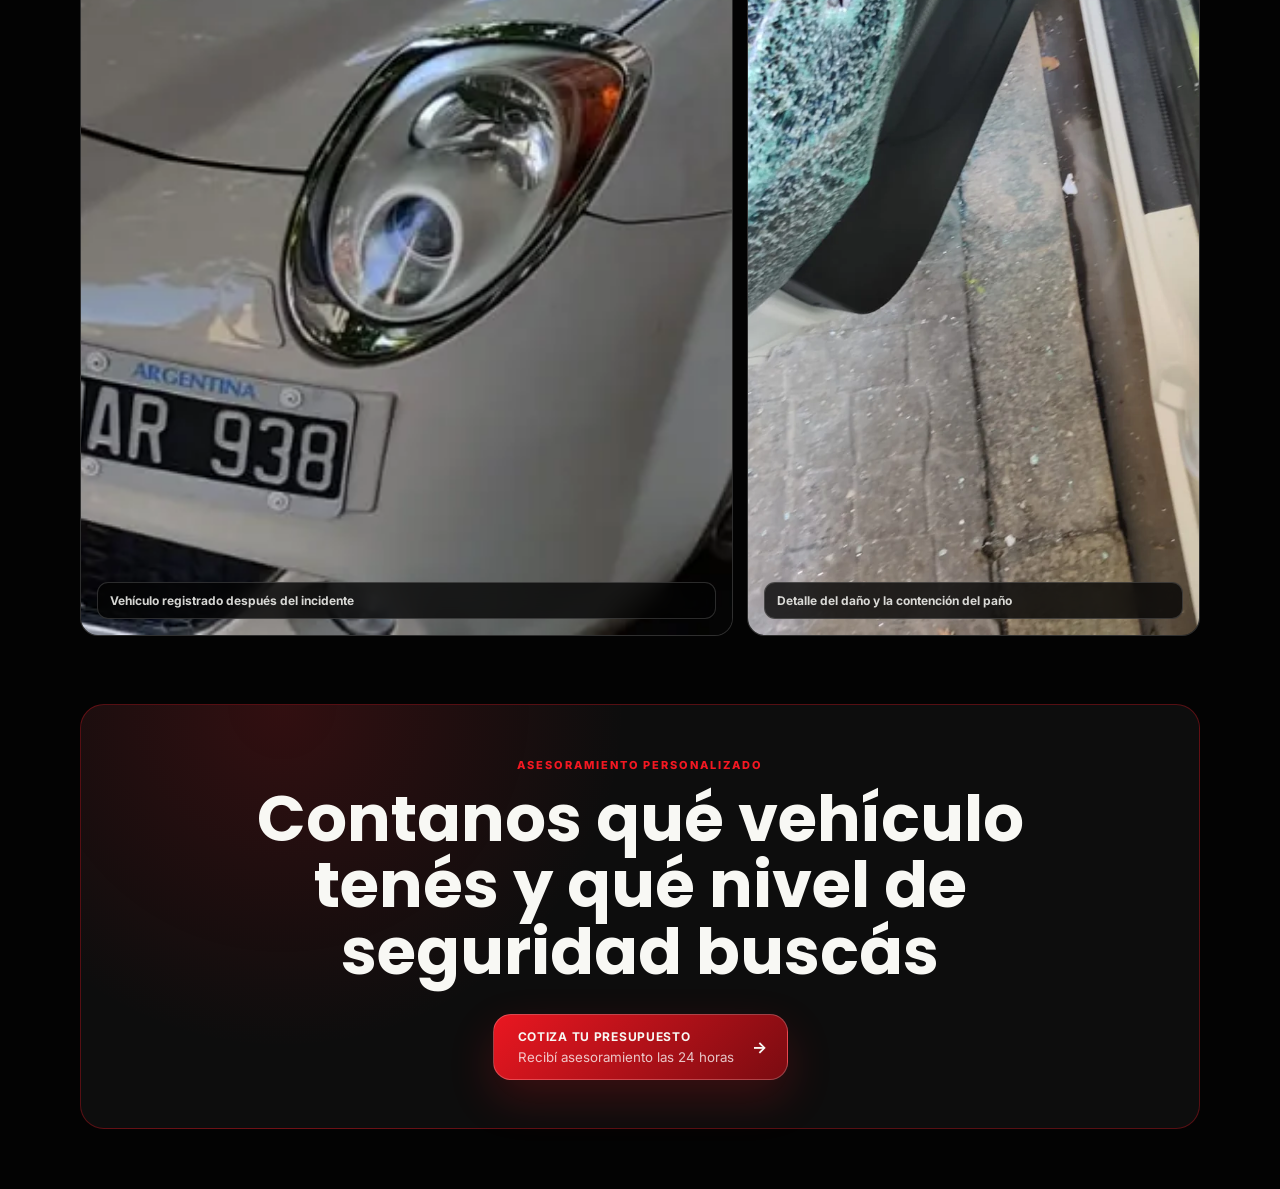
==== commit d378a860: "Optimize site media and defer secondary videos" ====
--- a/nivel-doble-ultra-n9.html
+++ b/nivel-doble-ultra-n9.html
@@ -44,7 +44,7 @@
 
     <header class="level-header">
       <a class="level-brand" href="index.html#niveles-resistencia" aria-label="Volver a High Security Films">
-        <img src="assets/logo-hsf.png" alt="High Security Films" />
+        <img src="assets/logo-hsf.webp" alt="High Security Films" />
       </a>
       <a class="back-link" href="index.html#niveles-resistencia">
         <span aria-hidden="true">←</span>
